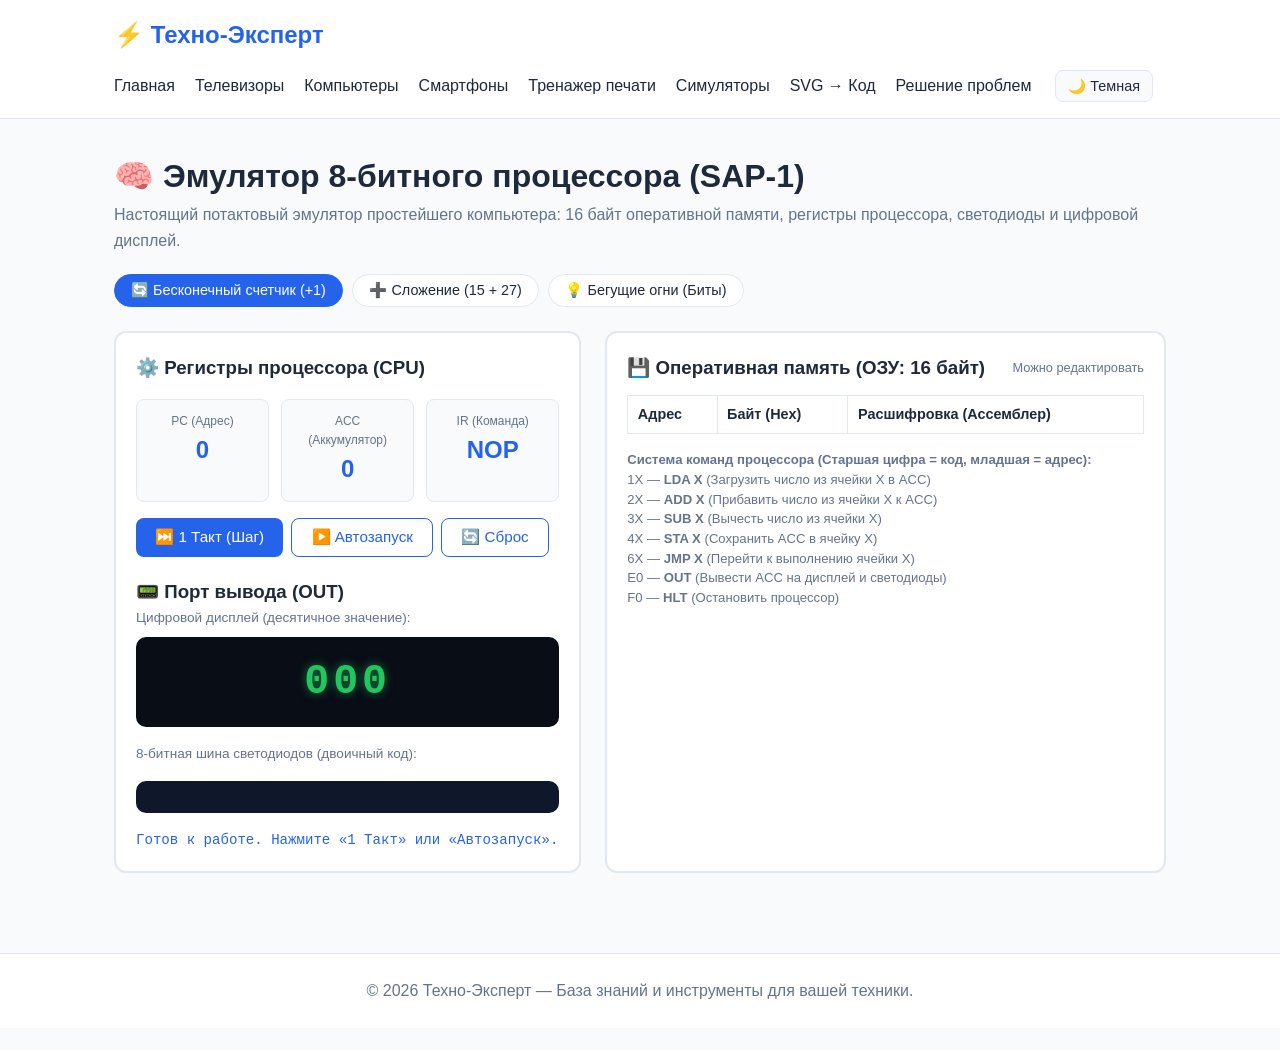
==== emulator.html @ acdb74bf "Create emulator.html" ====
<!DOCTYPE html>
<html lang="ru">
<head>
    <meta charset="UTF-8">
    <meta name="viewport" content="width=device-width, initial-scale=1.0">
    <title>Эмулятор 8-битного процессора — Техно-Эксперт</title>
    <link rel="stylesheet" href="style.css">
    <style>
        .emu-grid {
            display: grid;
            grid-template-columns: 1fr 1.2fr;
            gap: 1.5rem;
            margin-top: 1.5rem;
        }
        @media (max-width: 850px) {
            .emu-grid { grid-template-columns: 1fr; }
        }
        .panel-box {
            background: var(--surface);
            border: 2px solid var(--border);
            border-radius: var(--radius);
            padding: 1.25rem;
        }
        .registers {
            display: grid;
            grid-template-columns: repeat(3, 1fr);
            gap: 0.75rem;
            margin: 1rem 0;
        }
        .reg-card {
            background: var(--bg);
            border: 1px solid var(--border);
            border-radius: 8px;
            padding: 0.75rem;
            text-align: center;
            font-family: Consolas, monospace;
        }
        .reg-val {
            font-size: 1.5rem;
            font-weight: 800;
            color: var(--primary);
        }
        .ram-table {
            width: 100%;
            border-collapse: collapse;
            font-family: Consolas, monospace;
            font-size: 0.9rem;
            margin-top: 0.75rem;
        }
        .ram-table th, .ram-table td {
            border: 1px solid var(--border);
            padding: 0.45rem 0.6rem;
            text-align: left;
        }
        .ram-row.active-pc {
            background: rgba(37, 99, 235, 0.2);
            outline: 2px solid var(--primary);
            font-weight: bold;
        }
        .ram-input {
            width: 65px;
            padding: 0.2rem 0.4rem;
            font-family: Consolas, monospace;
            font-weight: bold;
            background: var(--bg);
            color: var(--text);
            border: 1px solid var(--border);
            border-radius: 4px;
            text-transform: uppercase;
        }
        .leds-bar {
            display: flex;
            gap: 0.6rem;
            justify-content: center;
            margin: 1rem 0;
            padding: 1rem;
            background: #0f172a;
            border-radius: 10px;
        }
        .led {
            width: 24px;
            height: 24px;
            border-radius: 50%;
            background: #1e293b;
            border: 2px solid #334155;
            transition: all 0.15s;
        }
        .led.on {
            background: #ef4444;
            box-shadow: 0 0 12px #ef4444;
            border-color: #fca5a5;
        }
        .seven-seg {
            background: #090d16;
            color: #22c55e;
            font-family: Consolas, monospace;
            font-size: 2.6rem;
            font-weight: 800;
            text-align: center;
            padding: 0.75rem;
            border-radius: 10px;
            letter-spacing: 4px;
            text-shadow: 0 0 10px rgba(34, 197, 94, 0.6);
        }
    </style>
</head>
<body>
    <header id="site-header"></header>

    <main>
        <h1>🧠 Эмулятор 8-битного процессора (SAP-1)</h1>
        <p style="color: var(--text-muted);">Настоящий потактовый эмулятор простейшего компьютера: 16 байт оперативной памяти, регистры процессора, светодиоды и цифровой дисплей.</p>

        <!-- Готовые программы (Пресеты) -->
        <div style="display: flex; gap: 0.6rem; flex-wrap: wrap; margin-top: 1.25rem;">
            <button class="filter-btn active" onclick="loadPreset('counter', this)">🔄 Бесконечный счетчик (+1)</button>
            <button class="filter-btn" onclick="loadPreset('add', this)">➕ Сложение (15 + 27)</button>
            <button class="filter-btn" onclick="loadPreset('blink', this)">💡 Бегущие огни (Биты)</button>
        </div>

        <div class="emu-grid">
            <!-- Левая панель: Процессор и устройства вывода -->
            <div class="panel-box">
                <h3>⚙️ Регистры процессора (CPU)</h3>
                <div class="registers">
                    <div class="reg-card">
                        <div style="font-size: 0.75rem; color: var(--text-muted);">PC (Адрес)</div>
                        <div class="reg-val" id="reg-pc">0</div>
                    </div>
                    <div class="reg-card">
                        <div style="font-size: 0.75rem; color: var(--text-muted);">ACC (Аккумулятор)</div>
                        <div class="reg-val" id="reg-acc">0</div>
                    </div>
                    <div class="reg-card">
                        <div style="font-size: 0.75rem; color: var(--text-muted);">IR (Команда)</div>
                        <div class="reg-val" id="reg-ir">NOP</div>
                    </div>
                </div>

                <div style="display: flex; gap: 0.5rem; flex-wrap: wrap; margin-bottom: 1.25rem;">
                    <button class="btn" onclick="cpuStep()">⏭️ 1 Такт (Шаг)</button>
                    <button class="btn btn-outline" id="run-btn" onclick="toggleRun()">▶️ Автозапуск</button>
                    <button class="btn btn-outline" onclick="resetCpu()">🔄 Сброс</button>
                </div>

                <h3>📟 Порт вывода (OUT)</h3>
                <p style="font-size: 0.85rem; color: var(--text-muted); margin-bottom: 0.5rem;">Цифровой дисплей (десятичное значение):</p>
                <div class="seven-seg" id="out-display">000</div>

                <p style="font-size: 0.85rem; color: var(--text-muted); margin-top: 1rem;">8-битная шина светодиодов (двоичный код):</p>
                <div class="leds-bar" id="leds-container"></div>

                <div id="cpu-status" style="font-family: monospace; font-size: 0.88rem; color: var(--primary); margin-top: 0.5rem;">
                    Готов к работе. Нажмите «1 Такт» или «Автозапуск».
                </div>
            </div>

            <!-- Правая панель: Оперативная память (ОЗУ 16 байт) -->
            <div class="panel-box">
                <div style="display: flex; justify-content: space-between; align-items: center;">
                    <h3>💾 Оперативная память (ОЗУ: 16 байт)</h3>
                    <span style="font-size: 0.8rem; color: var(--text-muted);">Можно редактировать</span>
                </div>

                <table class="ram-table">
                    <thead>
                        <tr>
                            <th>Адрес</th>
                            <th>Байт (Hex)</th>
                            <th>Расшифровка (Ассемблер)</th>
                        </tr>
                    </thead>
                    <tbody id="ram-body"></tbody>
                </table>

                <div style="margin-top: 1rem; font-size: 0.82rem; color: var(--text-muted); line-height: 1.5;">
                    <strong>Система команд процессора (Старшая цифра = код, младшая = адрес):</strong><br>
                    <code>1X</code> — <b>LDA X</b> (Загрузить число из ячейки X в ACC)<br>
                    <code>2X</code> — <b>ADD X</b> (Прибавить число из ячейки X к ACC)<br>
                    <code>3X</code> — <b>SUB X</b> (Вычесть число из ячейки X)<br>
                    <code>4X</code> — <b>STA X</b> (Сохранить ACC в ячейку X)<br>
                    <code>6X</code> — <b>JMP X</b> (Перейти к выполнению ячейки X)<br>
                    <code>E0</code> — <b>OUT</b> (Вывести ACC на дисплей и светодиоды)<br>
                    <code>F0</code> — <b>HLT</b> (Остановить процессор)
                </div>
            </div>
        </div>
    </main>

    <footer id="site-footer"></footer>

    <script src="data.js"></script>
    <script src="emulator.js"></script>
</body>
</html>
---- style.css ----
:root {
    --primary: #2563eb;
    --primary-dark: #1d4ed8;
    --bg: #f8fafc;
    --surface: #ffffff;
    --text: #1e293b;
    --text-muted: #64748b;
    --border: #e2e8f0;
    --tag-bg: #eff6ff;
    --tool-border: #dbeafe;
    --result-bg: #f0fdf4;
    --result-text: #166534;
    --fav-active: #ef4444;
    --radius: 12px;
}

[data-theme="dark"] {
    --primary: #3b82f6;
    --primary-dark: #60a5fa;
    --bg: #0f172a;
    --surface: #1e293b;
    --text: #f1f5f9;
    --text-muted: #94a3b8;
    --border: #334155;
    --tag-bg: rgba(59, 130, 246, 0.15);
    --tool-border: #334155;
    --result-bg: rgba(34, 197, 94, 0.15);
    --result-text: #86efac;
}

* {
    box-sizing: border-box;
    margin: 0;
    padding: 0;
    font-family: -apple-system, BlinkMacSystemFont, "Segoe UI", Roboto, sans-serif;
}

body {
    background-color: var(--bg);
    color: var(--text);
    line-height: 1.6;
    display: flex;
    flex-direction: column;
    min-height: 100vh;
    transition: background-color 0.25s, color 0.25s;
}

/* Шапка сайта */
header {
    background: var(--surface);
    border-bottom: 1px solid var(--border);
    position: sticky;
    top: 0;
    z-index: 100;
}

.nav-container {
    max-width: 1100px;
    margin: 0 auto;
    padding: 1rem 1.5rem;
    display: flex;
    justify-content: space-between;
    align-items: center;
    flex-wrap: wrap;
    gap: 1rem;
}

.logo {
    font-size: 1.5rem;
    font-weight: 800;
    color: var(--primary);
    text-decoration: none;
    display: flex;
    align-items: center;
    gap: 0.5rem;
}

.nav-right {
    display: flex;
    align-items: center;
    gap: 1.5rem;
    flex-wrap: wrap;
}

nav ul {
    list-style: none;
    display: flex;
    gap: 1.25rem;
    flex-wrap: wrap;
}

nav a {
    text-decoration: none;
    color: var(--text);
    font-weight: 500;
    transition: color 0.2s;
}

nav a:hover,
nav a.active {
    color: var(--primary);
}

.theme-toggle {
    background: var(--bg);
    border: 1px solid var(--border);
    color: var(--text);
    padding: 0.4rem 0.75rem;
    border-radius: 8px;
    cursor: pointer;
    font-size: 0.9rem;
    display: flex;
    align-items: center;
    gap: 0.4rem;
    transition: border-color 0.2s;
}

.theme-toggle:hover {
    border-color: var(--primary);
}

/* Основной контейнер */
main {
    max-width: 1100px;
    width: 100%;
    margin: 2rem auto;
    padding: 0 1.5rem;
    flex: 1;
}

.hero {
    background: linear-gradient(135deg, #2563eb, #1d4ed8);
    color: white;
    padding: 3rem 2rem;
    border-radius: var(--radius);
    margin-bottom: 2rem;
    text-align: center;
}

.hero h1 {
    font-size: 2.2rem;
    margin-bottom: 0.5rem;
}

.hero p {
    opacity: 0.9;
    max-width: 600px;
    margin: 0 auto;
}

/* Поиск и кнопки фильтров */
.controls-panel {
    margin: 1.5rem 0 1rem;
    display: flex;
    flex-direction: column;
    gap: 1rem;
}

.search-input {
    width: 100%;
    padding: 0.9rem 1.2rem;
    font-size: 1rem;
    border: 2px solid var(--border);
    border-radius: var(--radius);
    background: var(--surface);
    color: var(--text);
    outline: none;
    transition: border-color 0.2s;
}

.search-input:focus {
    border-color: var(--primary);
}

.filter-pills {
    display: flex;
    gap: 0.6rem;
    flex-wrap: wrap;
}

.filter-btn {
    background: var(--surface);
    border: 1px solid var(--border);
    color: var(--text);
    padding: 0.45rem 1rem;
    border-radius: 20px;
    cursor: pointer;
    font-size: 0.9rem;
    font-weight: 500;
    transition: all 0.2s;
}

.filter-btn:hover {
    border-color: var(--primary);
}

.filter-btn.active {
    background: var(--primary);
    color: white;
    border-color: var(--primary);
}

/* Сетка карточек */
.grid {
    display: grid;
    grid-template-columns: repeat(auto-fit, minmax(300px, 1fr));
    gap: 1.5rem;
    margin-top: 1.5rem;
}

.card {
    background: var(--surface);
    border: 1px solid var(--border);
    border-radius: var(--radius);
    padding: 1.5rem;
    display: flex;
    flex-direction: column;
    justify-content: space-between;
    transition: transform 0.2s, box-shadow 0.2s;
}

.card:hover {
    transform: translateY(-3px);
    box-shadow: 0 10px 20px rgba(0, 0, 0, 0.12);
}

.card-header {
    display: flex;
    justify-content: space-between;
    align-items: flex-start;
    margin-bottom: 0.75rem;
}

.card h3 {
    margin-bottom: 0.5rem;
    color: var(--text);
}

.card p {
    color: var(--text-muted);
    font-size: 0.95rem;
    margin-bottom: 1.25rem;
}

.card-actions {
    display: flex;
    gap: 0.6rem;
    align-items: center;
    margin-top: auto;
}

.tag {
    display: inline-block;
    background: var(--tag-bg);
    color: var(--primary);
    font-size: 0.75rem;
    font-weight: 600;
    padding: 0.25rem 0.6rem;
    border-radius: 6px;
}

/* Кнопка Избранное */
.fav-btn {
    background: var(--bg);
    border: 1px solid var(--border);
    color: var(--text-muted);
    padding: 0.55rem 0.85rem;
    border-radius: 8px;
    cursor: pointer;
    font-size: 0.95rem;
    transition: all 0.2s;
}

.fav-btn:hover {
    border-color: var(--fav-active);
    color: var(--fav-active);
}

.fav-btn.saved {
    background: rgba(239, 68, 68, 0.1);
    border-color: var(--fav-active);
    color: var(--fav-active);
    font-weight: 600;
}

/* Кнопки и формы */
.btn {
    display: inline-block;
    background: var(--primary);
    color: white;
    padding: 0.6rem 1.2rem;
    border-radius: 8px;
    text-decoration: none;
    border: none;
    cursor: pointer;
    font-size: 0.95rem;
    font-weight: 500;
    transition: background 0.2s;
}

.btn:hover {
    background: var(--primary-dark);
}

.btn-outline {
    background: transparent;
    border: 1px solid var(--primary);
    color: var(--primary);
}

.btn-outline:hover {
    background: var(--tag-bg);
}

/* Страница полной статьи */
.article-container {
    background: var(--surface);
    border: 1px solid var(--border);
    border-radius: var(--radius);
    padding: 2.5rem;
    max-width: 820px;
    margin: 0 auto;
}

.article-meta {
    display: flex;
    justify-content: space-between;
    align-items: center;
    flex-wrap: wrap;
    gap: 1rem;
    margin-bottom: 1.5rem;
    padding-bottom: 1rem;
    border-bottom: 1px solid var(--border);
}

.article-content {
    font-size: 1.08rem;
    line-height: 1.75;
}

.article-content p {
    margin-bottom: 1rem;
}

/* Блок инструментов */
.tool-box {
    background: var(--surface);
    border: 2px solid var(--tool-border);
    border-radius: var(--radius);
    padding: 2rem;
    margin: 2rem 0;
}

.form-group {
    margin-bottom: 1rem;
}

.form-group label {
    display: block;
    margin-bottom: 0.4rem;
    font-weight: 500;
}

.form-group input,
.form-group select {
    width: 100%;
    max-width: 350px;
    padding: 0.6rem;
    border: 1px solid var(--border);
    border-radius: 8px;
    font-size: 1rem;
    background: var(--bg);
    color: var(--text);
}

.result-box {
    margin-top: 1.5rem;
    padding: 1rem;
    background: var(--result-bg);
    color: var(--result-text);
    border-left: 4px solid #22c55e;
    border-radius: 6px;
    display: none;
}

/* Подвал */
footer {
    background: var(--surface);
    border-top: 1px solid var(--border);
    text-align: center;
    padding: 1.5rem;
    color: var(--text-muted);
    margin-top: 3rem;
}
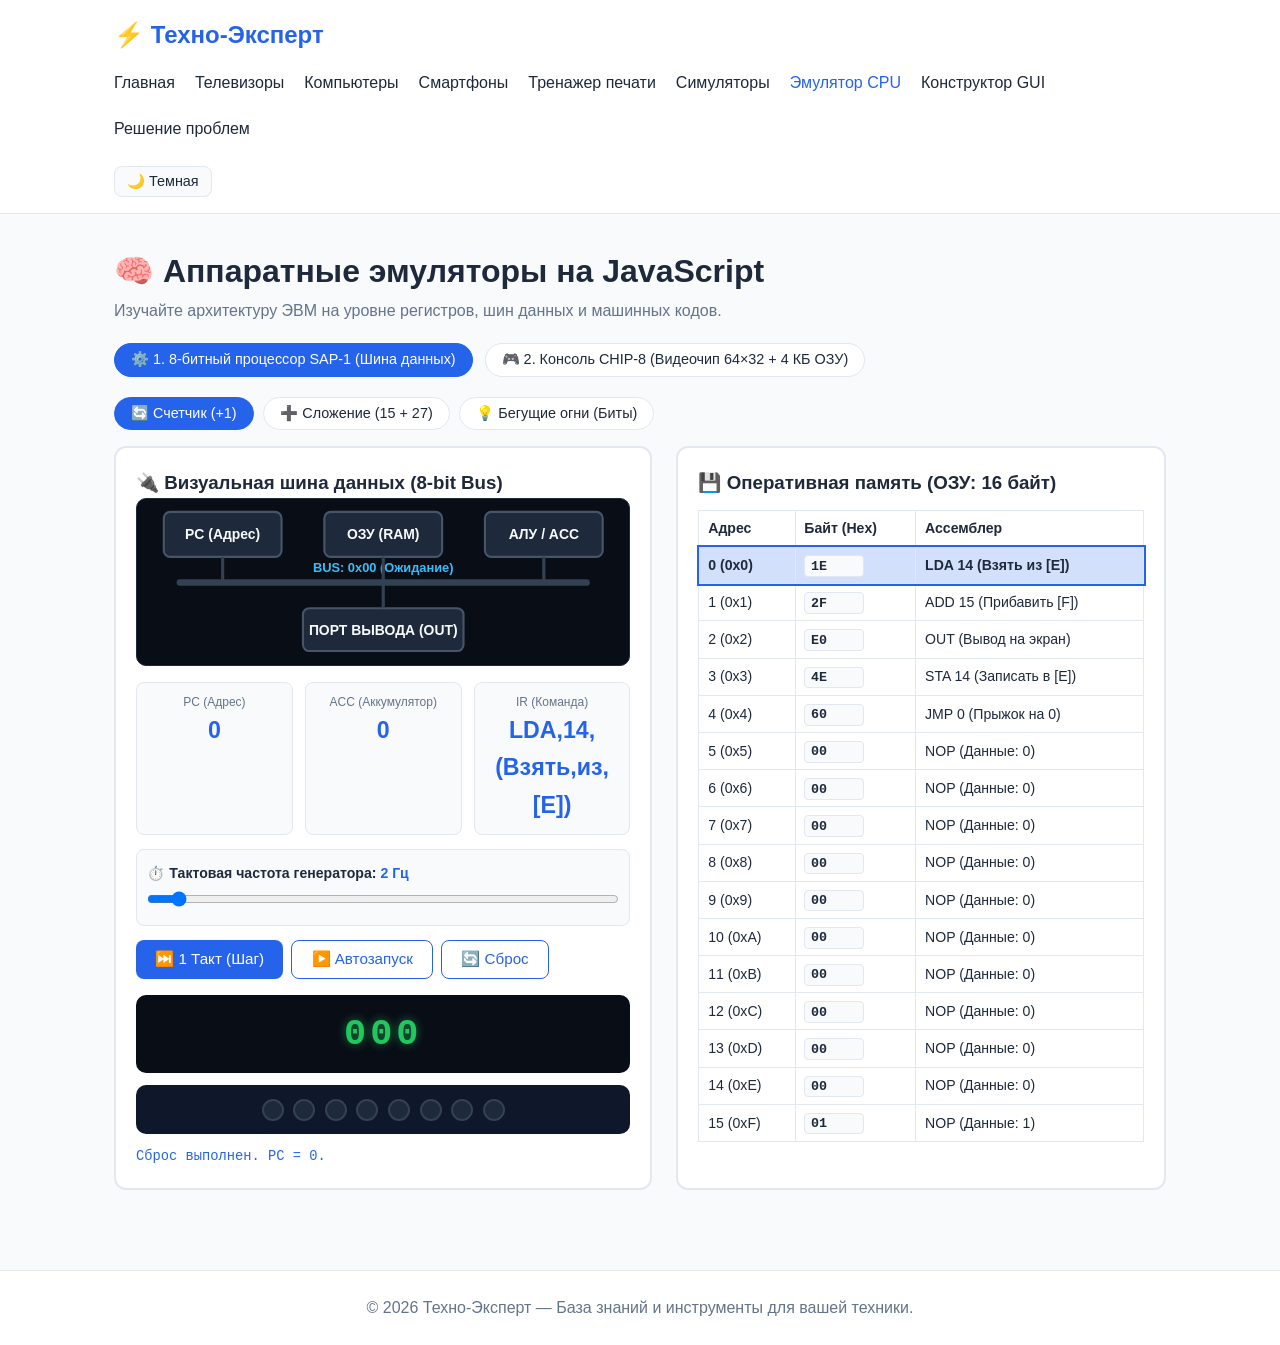
==== commit ebad4376: "Update emulator.html" ====
--- a/emulator.html
+++ b/emulator.html
@@ -3,18 +3,17 @@
 <head>
     <meta charset="UTF-8">
     <meta name="viewport" content="width=device-width, initial-scale=1.0">
-    <title>Эмулятор 8-битного процессора — Техно-Эксперт</title>
+    <title>Эмуляторы CPU и CHIP-8 — Техно-Эксперт</title>
     <link rel="stylesheet" href="style.css">
     <style>
+        .emu-tabs { display: flex; gap: 0.75rem; flex-wrap: wrap; margin: 1.25rem 0; }
         .emu-grid {
             display: grid;
-            grid-template-columns: 1fr 1.2fr;
+            grid-template-columns: 1.1fr 1fr;
             gap: 1.5rem;
-            margin-top: 1.5rem;
-        }
-        @media (max-width: 850px) {
-            .emu-grid { grid-template-columns: 1fr; }
-        }
+            margin-top: 1rem;
+        }
+        @media (max-width: 880px) { .emu-grid { grid-template-columns: 1fr; } }
         .panel-box {
             background: var(--surface);
             border: 2px solid var(--border);
@@ -25,171 +24,229 @@
             display: grid;
             grid-template-columns: repeat(3, 1fr);
             gap: 0.75rem;
-            margin: 1rem 0;
+            margin: 0.75rem 0;
         }
         .reg-card {
             background: var(--bg);
             border: 1px solid var(--border);
             border-radius: 8px;
-            padding: 0.75rem;
+            padding: 0.65rem;
             text-align: center;
             font-family: Consolas, monospace;
         }
-        .reg-val {
-            font-size: 1.5rem;
-            font-weight: 800;
-            color: var(--primary);
-        }
+        .reg-val { font-size: 1.45rem; font-weight: 800; color: var(--primary); }
         .ram-table {
             width: 100%;
             border-collapse: collapse;
             font-family: Consolas, monospace;
-            font-size: 0.9rem;
+            font-size: 0.88rem;
             margin-top: 0.75rem;
         }
-        .ram-table th, .ram-table td {
-            border: 1px solid var(--border);
-            padding: 0.45rem 0.6rem;
-            text-align: left;
-        }
-        .ram-row.active-pc {
-            background: rgba(37, 99, 235, 0.2);
-            outline: 2px solid var(--primary);
-            font-weight: bold;
-        }
+        .ram-table th, .ram-table td { border: 1px solid var(--border); padding: 0.4rem 0.55rem; text-align: left; }
+        .ram-row.active-pc { background: rgba(37, 99, 235, 0.2); outline: 2px solid var(--primary); font-weight: bold; }
         .ram-input {
-            width: 65px;
-            padding: 0.2rem 0.4rem;
-            font-family: Consolas, monospace;
-            font-weight: bold;
-            background: var(--bg);
-            color: var(--text);
-            border: 1px solid var(--border);
-            border-radius: 4px;
-            text-transform: uppercase;
+            width: 60px; padding: 0.15rem 0.35rem; font-family: Consolas, monospace; font-weight: bold;
+            background: var(--bg); color: var(--text); border: 1px solid var(--border); border-radius: 4px; text-transform: uppercase;
         }
         .leds-bar {
-            display: flex;
-            gap: 0.6rem;
-            justify-content: center;
-            margin: 1rem 0;
-            padding: 1rem;
-            background: #0f172a;
-            border-radius: 10px;
+            display: flex; gap: 0.6rem; justify-content: center; margin: 0.75rem 0;
+            padding: 0.85rem; background: #0f172a; border-radius: 10px;
         }
         .led {
-            width: 24px;
-            height: 24px;
-            border-radius: 50%;
-            background: #1e293b;
-            border: 2px solid #334155;
-            transition: all 0.15s;
-        }
-        .led.on {
-            background: #ef4444;
-            box-shadow: 0 0 12px #ef4444;
-            border-color: #fca5a5;
-        }
+            width: 22px; height: 22px; border-radius: 50%; background: #1e293b;
+            border: 2px solid #334155; transition: all 0.12s;
+        }
+        .led.on { background: #ef4444; box-shadow: 0 0 12px #ef4444; border-color: #fca5a5; }
         .seven-seg {
-            background: #090d16;
-            color: #22c55e;
-            font-family: Consolas, monospace;
-            font-size: 2.6rem;
-            font-weight: 800;
-            text-align: center;
-            padding: 0.75rem;
-            border-radius: 10px;
-            letter-spacing: 4px;
-            text-shadow: 0 0 10px rgba(34, 197, 94, 0.6);
-        }
+            background: #090d16; color: #22c55e; font-family: Consolas, monospace;
+            font-size: 2.3rem; font-weight: 800; text-align: center; padding: 0.6rem;
+            border-radius: 10px; letter-spacing: 4px; text-shadow: 0 0 10px rgba(34, 197, 94, 0.6);
+        }
+        .bus-svg {
+            width: 100%; background: #090d16; border-radius: 10px; border: 1px solid #1e293b;
+            margin-bottom: 1rem; display: block;
+        }
+        /* Стили для CHIP-8 */
+        #chip8-canvas {
+            width: 100%; aspect-ratio: 2 / 1; background: #090d16;
+            border: 3px solid #334155; border-radius: 10px; image-rendering: pixelated; display: block;
+        }
+        .chip8-regs {
+            display: grid; grid-template-columns: repeat(4, 1fr); gap: 0.4rem;
+            font-family: Consolas, monospace; font-size: 0.82rem; margin-top: 0.75rem;
+        }
+        .chip8-reg-cell {
+            background: var(--bg); border: 1px solid var(--border); padding: 0.35rem 0.5rem; border-radius: 6px;
+        }
+        .hex-keypad {
+            display: grid; grid-template-columns: repeat(4, 1fr); gap: 0.4rem; max-width: 260px; margin-top: 0.75rem;
+        }
+        .hex-key {
+            background: var(--bg); border: 1px solid var(--border); color: var(--text);
+            padding: 0.55rem; font-family: Consolas, monospace; font-weight: bold; border-radius: 6px; cursor: pointer;
+        }
+        .hex-key:active, .hex-key.pressed { background: var(--primary); color: white; }
     </style>
 </head>
 <body>
     <header id="site-header"></header>
 
     <main>
-        <h1>🧠 Эмулятор 8-битного процессора (SAP-1)</h1>
-        <p style="color: var(--text-muted);">Настоящий потактовый эмулятор простейшего компьютера: 16 байт оперативной памяти, регистры процессора, светодиоды и цифровой дисплей.</p>
-
-        <!-- Готовые программы (Пресеты) -->
-        <div style="display: flex; gap: 0.6rem; flex-wrap: wrap; margin-top: 1.25rem;">
-            <button class="filter-btn active" onclick="loadPreset('counter', this)">🔄 Бесконечный счетчик (+1)</button>
-            <button class="filter-btn" onclick="loadPreset('add', this)">➕ Сложение (15 + 27)</button>
-            <button class="filter-btn" onclick="loadPreset('blink', this)">💡 Бегущие огни (Биты)</button>
+        <h1>🧠 Аппаратные эмуляторы на JavaScript</h1>
+        <p style="color: var(--text-muted);">Изучайте архитектуру ЭВМ на уровне регистров, шин данных и машинных кодов.</p>
+
+        <!-- Переключение между эмуляторами -->
+        <div class="emu-tabs">
+            <button class="filter-btn active" onclick="switchEmulator('sap1', this)">⚙️ 1. 8-битный процессор SAP-1 (Шина данных)</button>
+            <button class="filter-btn" onclick="switchEmulator('chip8', this)">🎮 2. Консоль CHIP-8 (Видеочип 64×32 + 4 КБ ОЗУ)</button>
         </div>
 
-        <div class="emu-grid">
-            <!-- Левая панель: Процессор и устройства вывода -->
-            <div class="panel-box">
-                <h3>⚙️ Регистры процессора (CPU)</h3>
-                <div class="registers">
-                    <div class="reg-card">
-                        <div style="font-size: 0.75rem; color: var(--text-muted);">PC (Адрес)</div>
-                        <div class="reg-val" id="reg-pc">0</div>
-                    </div>
-                    <div class="reg-card">
-                        <div style="font-size: 0.75rem; color: var(--text-muted);">ACC (Аккумулятор)</div>
-                        <div class="reg-val" id="reg-acc">0</div>
-                    </div>
-                    <div class="reg-card">
-                        <div style="font-size: 0.75rem; color: var(--text-muted);">IR (Команда)</div>
-                        <div class="reg-val" id="reg-ir">NOP</div>
-                    </div>
-                </div>
-
-                <div style="display: flex; gap: 0.5rem; flex-wrap: wrap; margin-bottom: 1.25rem;">
-                    <button class="btn" onclick="cpuStep()">⏭️ 1 Такт (Шаг)</button>
-                    <button class="btn btn-outline" id="run-btn" onclick="toggleRun()">▶️ Автозапуск</button>
-                    <button class="btn btn-outline" onclick="resetCpu()">🔄 Сброс</button>
-                </div>
-
-                <h3>📟 Порт вывода (OUT)</h3>
-                <p style="font-size: 0.85rem; color: var(--text-muted); margin-bottom: 0.5rem;">Цифровой дисплей (десятичное значение):</p>
-                <div class="seven-seg" id="out-display">000</div>
-
-                <p style="font-size: 0.85rem; color: var(--text-muted); margin-top: 1rem;">8-битная шина светодиодов (двоичный код):</p>
-                <div class="leds-bar" id="leds-container"></div>
-
-                <div id="cpu-status" style="font-family: monospace; font-size: 0.88rem; color: var(--primary); margin-top: 0.5rem;">
-                    Готов к работе. Нажмите «1 Такт» или «Автозапуск».
-                </div>
-            </div>
-
-            <!-- Правая панель: Оперативная память (ОЗУ 16 байт) -->
-            <div class="panel-box">
-                <div style="display: flex; justify-content: space-between; align-items: center;">
+        <!-- ================================================== -->
+        <!-- ЭМУЛЯТОР 1: 8-БИТНЫЙ ПРОЦЕССОР SAP-1               -->
+        <!-- ================================================== -->
+        <section id="emu-sap1">
+            <div style="display: flex; gap: 0.6rem; flex-wrap: wrap; margin-bottom: 1rem;">
+                <button class="filter-btn active" onclick="loadPreset('counter', this)">🔄 Счетчик (+1)</button>
+                <button class="filter-btn" onclick="loadPreset('add', this)">➕ Сложение (15 + 27)</button>
+                <button class="filter-btn" onclick="loadPreset('blink', this)">💡 Бегущие огни (Биты)</button>
+            </div>
+
+            <div class="emu-grid">
+                <div class="panel-box">
+                    <h3>🔌 Визуальная шина данных (8-bit Bus)</h3>
+                    <svg class="bus-svg" viewBox="0 0 460 155" xmlns="http://w3.org">
+                        <!-- Магистраль шины -->
+                        <line id="bus-line-main" x1="40" y1="78" x2="420" y2="78" stroke="#334155" stroke-width="6" stroke-linecap="round"/>
+                        <text id="bus-data-label" x="230" y="68" fill="#38bdf8" font-family="monospace" font-size="12" font-weight="bold" text-anchor="middle">BUS: 0x00 (Ожидание)</text>
+
+                        <!-- Блок PC -->
+                        <rect id="box-pc" x="25" y="12" width="110" height="42" rx="6" fill="#1e293b" stroke="#475569" stroke-width="2"/>
+                        <text x="80" y="37" fill="#f8fafc" font-family="monospace" font-size="13" font-weight="bold" text-anchor="middle">PC (Адрес)</text>
+                        <line id="line-pc" x1="80" y1="54" x2="80" y2="78" stroke="#334155" stroke-width="3"/>
+
+                        <!-- Блок RAM -->
+                        <rect id="box-ram" x="175" y="12" width="110" height="42" rx="6" fill="#1e293b" stroke="#475569" stroke-width="2"/>
+                        <text x="230" y="37" fill="#f8fafc" font-family="monospace" font-size="13" font-weight="bold" text-anchor="middle">ОЗУ (RAM)</text>
+                        <line id="line-ram" x1="230" y1="54" x2="230" y2="78" stroke="#334155" stroke-width="3"/>
+
+                        <!-- Блок ALU / ACC -->
+                        <rect id="box-acc" x="325" y="12" width="110" height="42" rx="6" fill="#1e293b" stroke="#475569" stroke-width="2"/>
+                        <text x="380" y="37" fill="#f8fafc" font-family="monospace" font-size="13" font-weight="bold" text-anchor="middle">АЛУ / ACC</text>
+                        <line id="line-acc" x1="380" y1="54" x2="380" y2="78" stroke="#334155" stroke-width="3"/>
+
+                        <!-- Блок OUT -->
+                        <rect id="box-out" x="155" y="102" width="150" height="40" rx="6" fill="#1e293b" stroke="#475569" stroke-width="2"/>
+                        <text x="230" y="127" fill="#f8fafc" font-family="monospace" font-size="13" font-weight="bold" text-anchor="middle">ПОРТ ВЫВОДА (OUT)</text>
+                        <line id="line-out" x1="230" y1="78" x2="230" y2="102" stroke="#334155" stroke-width="3"/>
+                    </svg>
+
+                    <div class="registers">
+                        <div class="reg-card">
+                            <div style="font-size: 0.75rem; color: var(--text-muted);">PC (Адрес)</div>
+                            <div class="reg-val" id="reg-pc">0</div>
+                        </div>
+                        <div class="reg-card">
+                            <div style="font-size: 0.75rem; color: var(--text-muted);">ACC (Аккумулятор)</div>
+                            <div class="reg-val" id="reg-acc">0</div>
+                        </div>
+                        <div class="reg-card">
+                            <div style="font-size: 0.75rem; color: var(--text-muted);">IR (Команда)</div>
+                            <div class="reg-val" id="reg-ir">NOP</div>
+                        </div>
+                    </div>
+
+                    <!-- Управление тактовой частотой -->
+                    <div style="margin: 0.85rem 0; padding: 0.65rem; background: var(--bg); border-radius: 8px; border: 1px solid var(--border);">
+                        <label for="cpu-freq" style="font-size: 0.88rem; font-weight: 600;">
+                            ⏱️ Тактовая частота генератора: <span id="freq-label" style="color: var(--primary);">2 Гц</span>
+                        </label>
+                        <input type="range" id="cpu-freq" min="1" max="20" value="2" style="width: 100%; margin-top: 0.35rem;" oninput="updateCpuFreq(this.value)">
+                    </div>
+
+                    <div style="display: flex; gap: 0.5rem; flex-wrap: wrap; margin-bottom: 1rem;">
+                        <button class="btn" onclick="cpuStep()">⏭️ 1 Такт (Шаг)</button>
+                        <button class="btn btn-outline" id="run-btn" onclick="toggleRun()">▶️ Автозапуск</button>
+                        <button class="btn btn-outline" onclick="resetCpu()">🔄 Сброс</button>
+                    </div>
+
+                    <div class="seven-seg" id="out-display">000</div>
+                    <div class="leds-bar" id="leds-container"></div>
+                    <div id="cpu-status" style="font-family: monospace; font-size: 0.86rem; color: var(--primary);">Готов к работе.</div>
+                </div>
+
+                <div class="panel-box">
                     <h3>💾 Оперативная память (ОЗУ: 16 байт)</h3>
-                    <span style="font-size: 0.8rem; color: var(--text-muted);">Можно редактировать</span>
-                </div>
-
-                <table class="ram-table">
-                    <thead>
-                        <tr>
-                            <th>Адрес</th>
-                            <th>Байт (Hex)</th>
-                            <th>Расшифровка (Ассемблер)</th>
-                        </tr>
-                    </thead>
-                    <tbody id="ram-body"></tbody>
-                </table>
-
-                <div style="margin-top: 1rem; font-size: 0.82rem; color: var(--text-muted); line-height: 1.5;">
-                    <strong>Система команд процессора (Старшая цифра = код, младшая = адрес):</strong><br>
-                    <code>1X</code> — <b>LDA X</b> (Загрузить число из ячейки X в ACC)<br>
-                    <code>2X</code> — <b>ADD X</b> (Прибавить число из ячейки X к ACC)<br>
-                    <code>3X</code> — <b>SUB X</b> (Вычесть число из ячейки X)<br>
-                    <code>4X</code> — <b>STA X</b> (Сохранить ACC в ячейку X)<br>
-                    <code>6X</code> — <b>JMP X</b> (Перейти к выполнению ячейки X)<br>
-                    <code>E0</code> — <b>OUT</b> (Вывести ACC на дисплей и светодиоды)<br>
-                    <code>F0</code> — <b>HLT</b> (Остановить процессор)
-                </div>
-            </div>
-        </div>
+                    <table class="ram-table">
+                        <thead>
+                            <tr><th>Адрес</th><th>Байт (Hex)</th><th>Ассемблер</th></tr>
+                        </thead>
+                        <tbody id="ram-body"></tbody>
+                    </table>
+                </div>
+            </div>
+        </section>
+
+        <!-- ================================================== -->
+        <!-- ЭМУЛЯТОР 2: МИКРО-КОНСОЛЬ CHIP-8 (1977)            -->
+        <!-- ================================================== -->
+        <section id="emu-chip8" style="display: none;">
+            <div style="display: flex; gap: 0.6rem; flex-wrap: wrap; margin-bottom: 1rem;">
+                <button class="filter-btn active" onclick="loadChip8Rom('ibm', this)">🏢 Логотип IBM (Спрайты)</button>
+                <button class="filter-btn" onclick="loadChip8Rom('bounce', this)">🏓 Отскакивающий мяч</button>
+                <button class="filter-btn" onclick="loadChip8Rom('ship', this)">🚀 Космический корабль</button>
+            </div>
+
+            <div class="emu-grid">
+                <div class="panel-box">
+                    <div style="display: flex; justify-content: space-between; margin-bottom: 0.5rem; font-size: 0.85rem; color: var(--text-muted);">
+                        <span>Видеочип: <b>64 × 32 px</b> (Монохромный)</span>
+                        <span id="c8-pc-label" style="font-family: monospace;">PC: 0x200</span>
+                    </div>
+
+                    <canvas id="chip8-canvas" width="64" height="32"></canvas>
+
+                    <div style="display: flex; gap: 0.5rem; flex-wrap: wrap; margin-top: 1rem;">
+                        <button class="btn" id="c8-run-btn" onclick="toggleChip8Run()">⏸️ Пауза</button>
+                        <button class="btn btn-outline" onclick="stepChip8()">⏭️ 1 Инструкция</button>
+                        <button class="btn btn-outline" onclick="resetChip8()">🔄 Перезапуск ROM</button>
+                    </div>
+
+                    <div id="c8-disasm" style="margin-top: 0.85rem; padding: 0.65rem; background: #090d16; color: #38bdf8; font-family: monospace; font-size: 0.88rem; border-radius: 8px;">
+                        Опкод: 0x0000
+                    </div>
+
+                    <h4 style="margin-top: 1rem; font-size: 0.92rem;">🎹 Hex-клавиатура устройства (0–F):</h4>
+                    <div class="hex-keypad" id="c8-keypad"></div>
+                </div>
+
+                <div class="panel-box">
+                    <h3>📊 Регистры процессора CHIP-8</h3>
+                    <p style="font-size: 0.85rem; color: var(--text-muted);">16 регистров общего назначения (8 бит) + указатель индекса <code>I</code> (16 бит):</p>
+                    <div class="chip8-regs" id="c8-regs-grid"></div>
+
+                    <div style="margin-top: 1.25rem; font-size: 0.86rem; color: var(--text-muted); line-height: 1.6;">
+                        <strong>Как устроен CHIP-8:</strong><br>
+                        • <b>ОЗУ 4096 байт:</b> программы загружаются начиная с адреса <code>0x200</code>.<br>
+                        • <b>Отрисовка DXYN:</b> читает N байт спрайта по адресу из регистра <code>I</code> и накладывает на экран по координатам <code>(VX, VY)</code> методом XOR.<br>
+                        • <b>Флаг коллизий VF:</b> автоматически становится равен <code>1</code>, если при отрисовке два белых пикселя наложились друг на друга.
+                    </div>
+                </div>
+            </div>
+        </section>
     </main>
 
     <footer id="site-footer"></footer>
 
     <script src="data.js"></script>
     <script src="emulator.js"></script>
+    <script src="emulator-chip8.js"></script>
+    <script>
+        function switchEmulator(name, btn) {
+            document.querySelectorAll(".emu-tabs .filter-btn").forEach(b => b.classList.remove("active"));
+            btn.classList.add("active");
+            document.getElementById("emu-sap1").style.display = name === "sap1" ? "block" : "none";
+            document.getElementById("emu-chip8").style.display = name === "chip8" ? "block" : "none";
+        }
+    </script>
 </body>
 </html>
